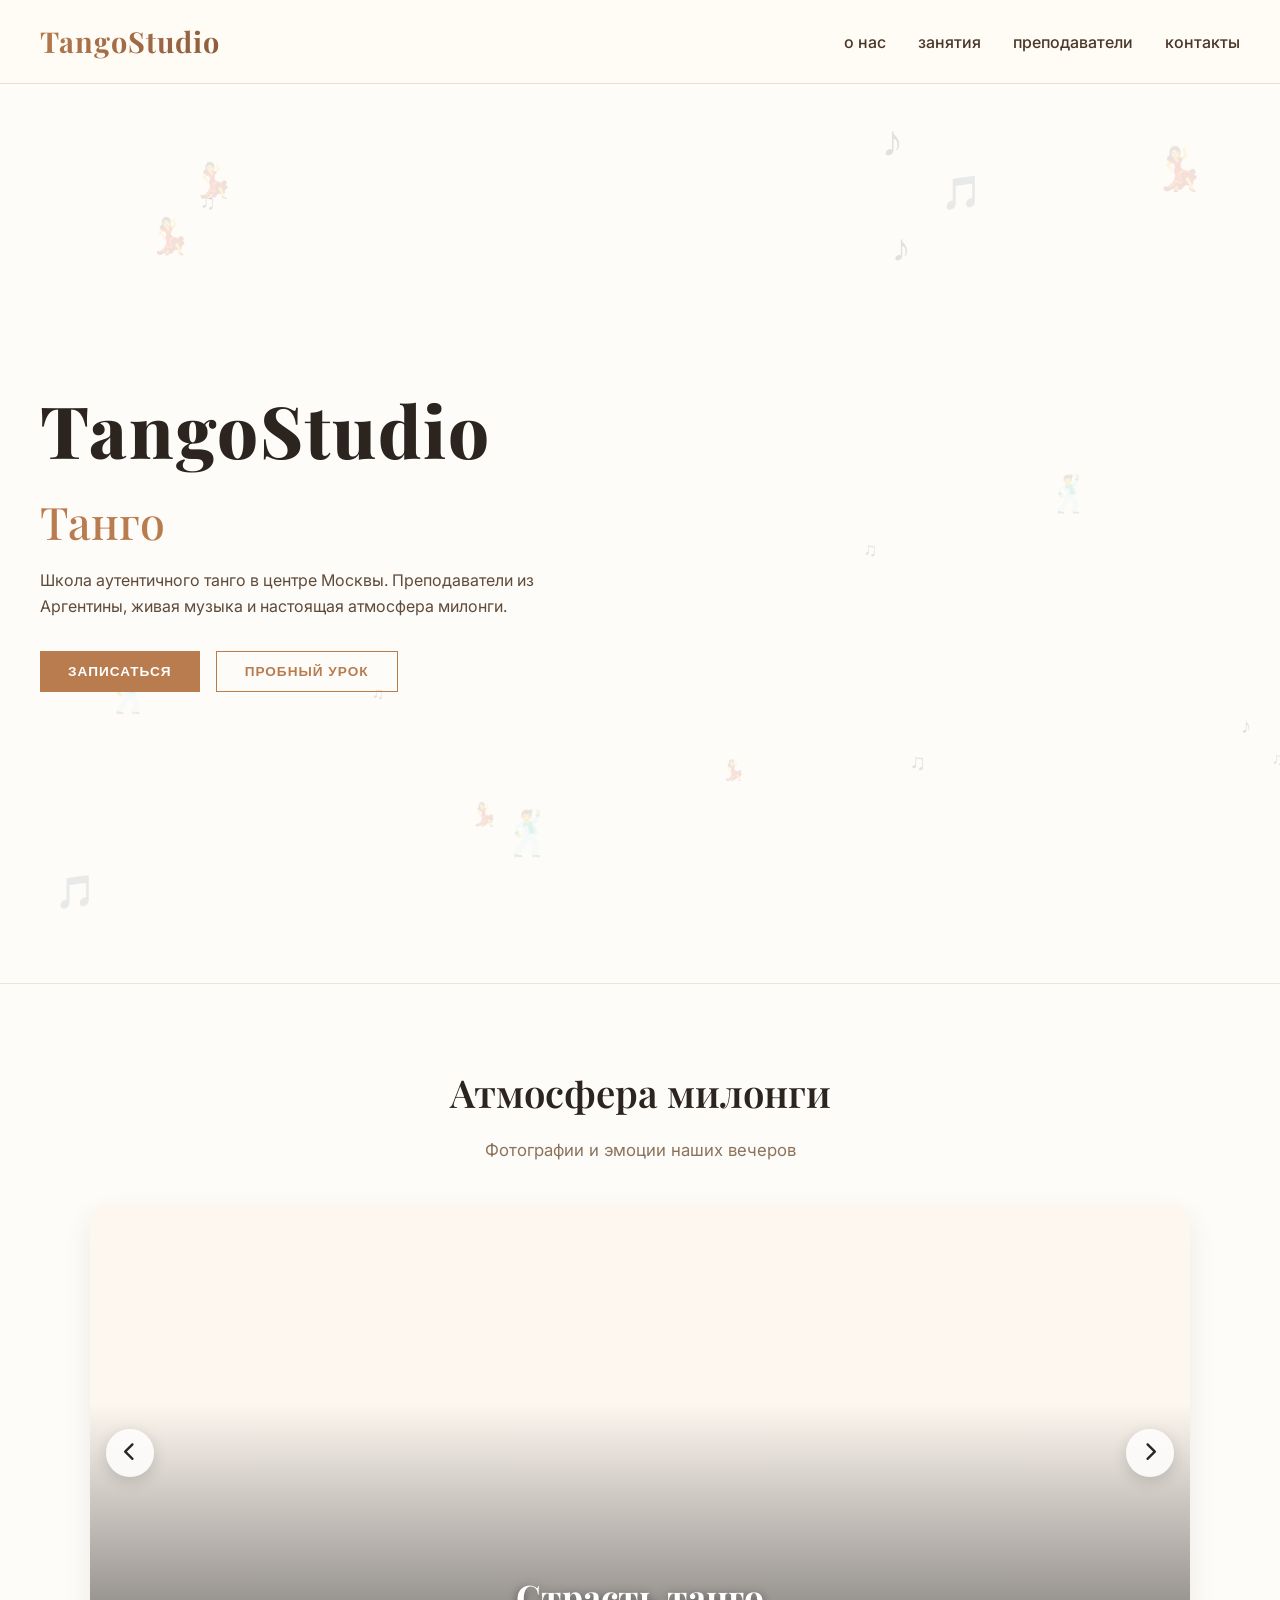
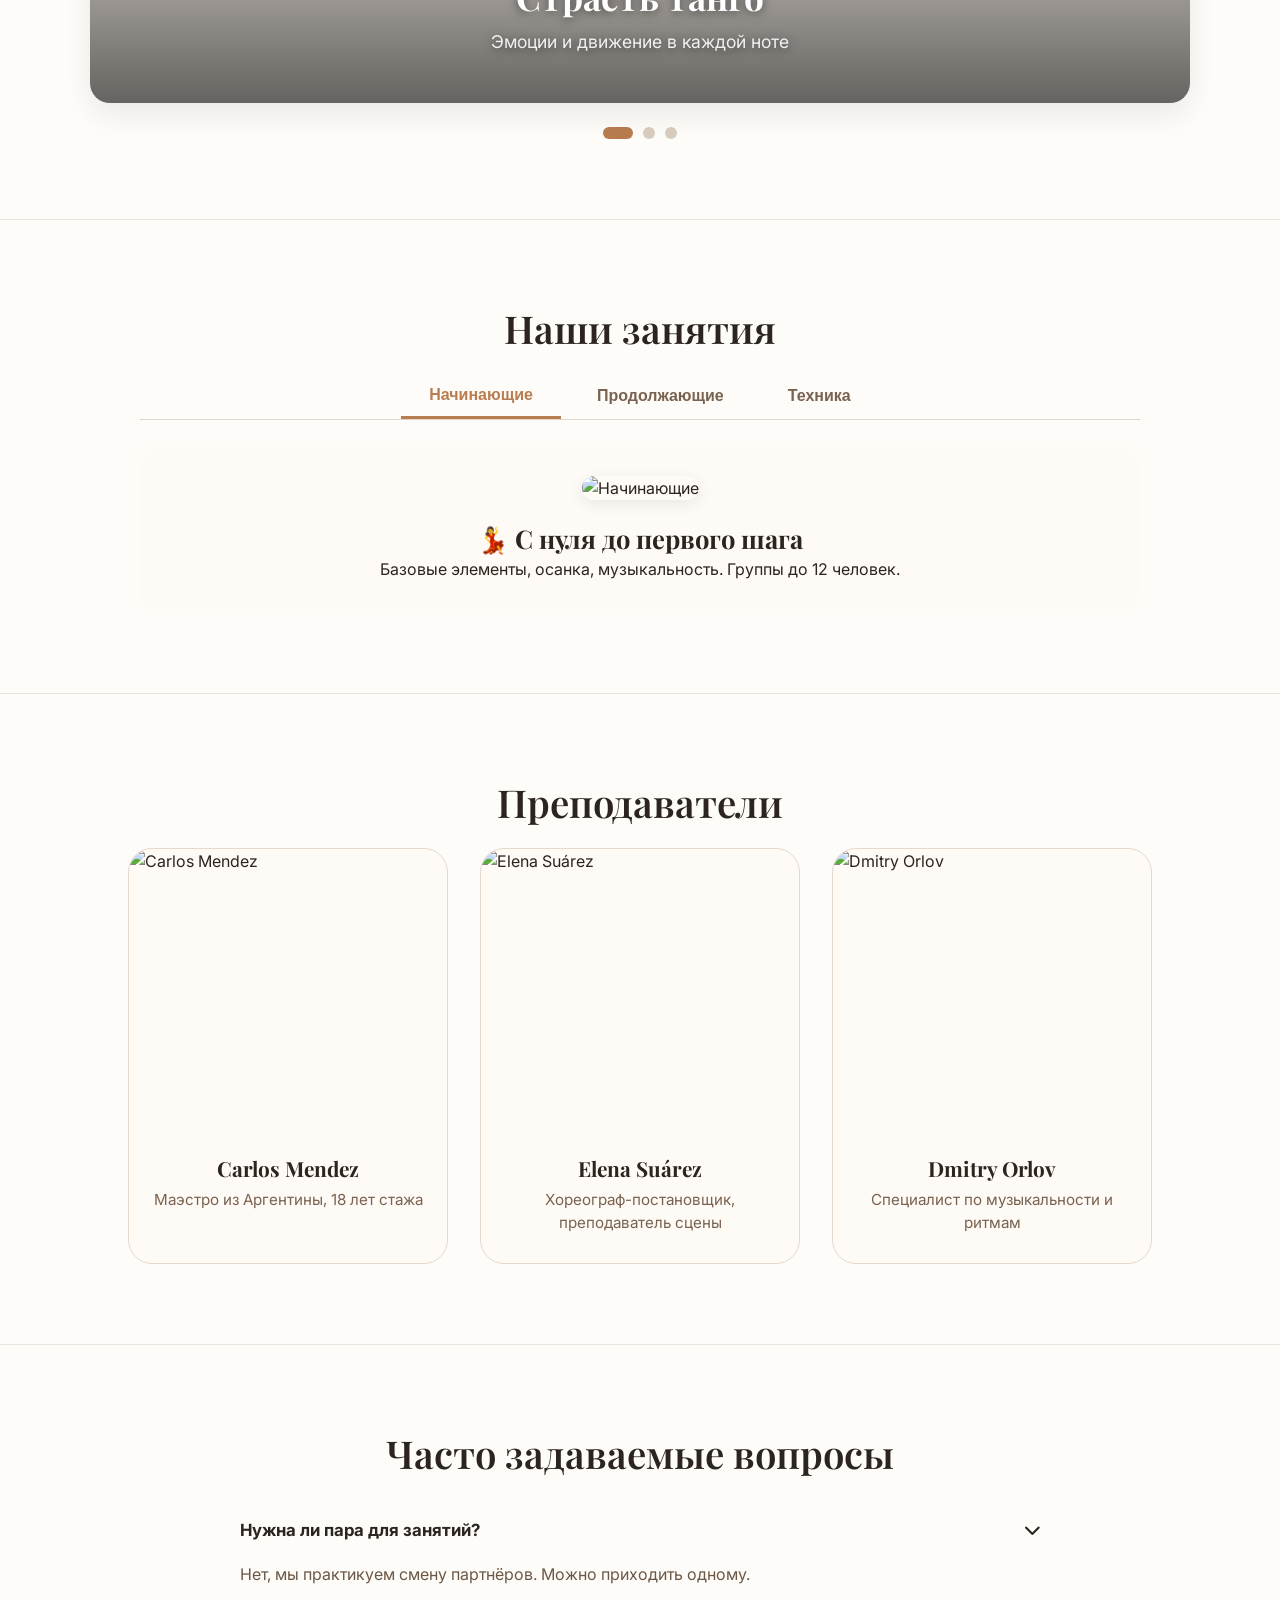
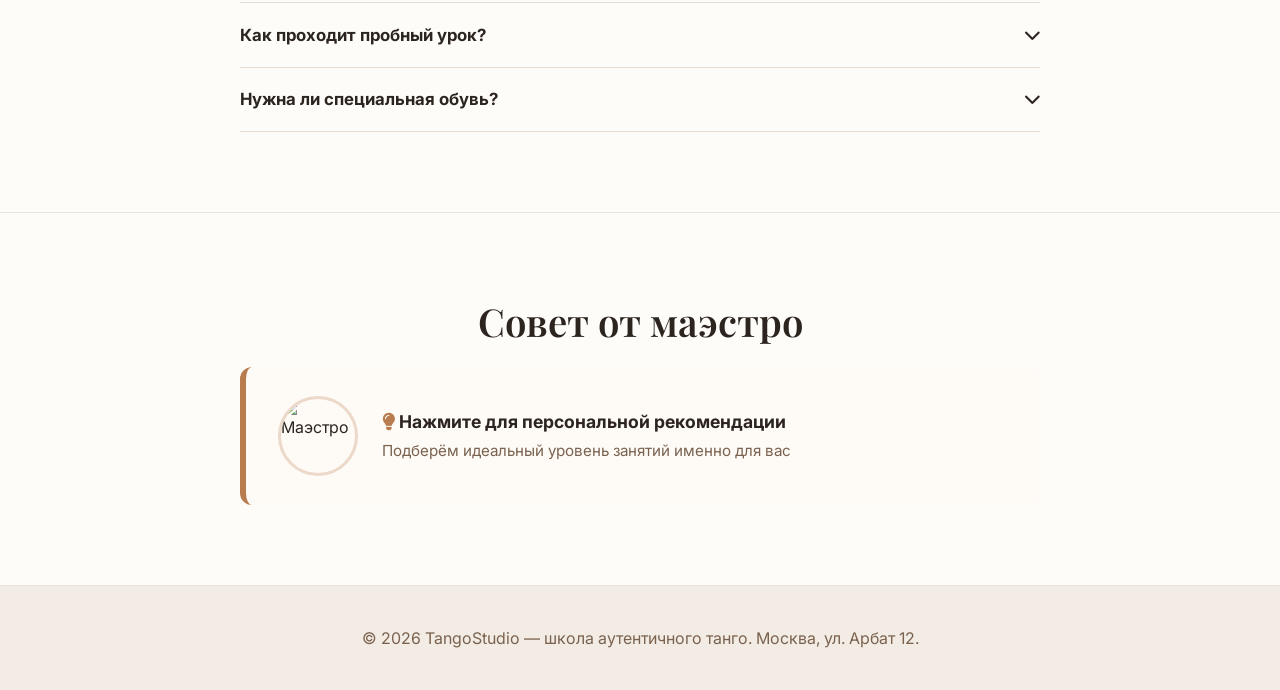
==== идз 2.html @ 9763e8c6 "Add files via upload" ====
<!DOCTYPE html>
<html lang="ru">
<head>
  <meta charset="UTF-8">
  <meta name="viewport" content="width=device-width, initial-scale=1.0, user-scalable=yes">
  <title>Практика 9 — TangoStudio | Адаптивная вёрстка на Flex</title>
  <link href="https://fonts.googleapis.com/css2?family=Inter:opsz,wght@14..32,300;14..32,400;14..32,500;14..32,600;14..32,700&family=Playfair+Display:wght@400;500;600;700&display=swap" rel="stylesheet">
  <link rel="stylesheet" href="https://cdnjs.cloudflare.com/ajax/libs/font-awesome/6.0.0-beta3/css/all.min.css">
  <style>
    * {
      margin: 0;
      padding: 0;
      box-sizing: border-box;
    }

    body {
      font-family: 'Inter', sans-serif;
      background-color: #fefcf9;
      color: #2c241e;
      line-height: 1.5;
    }

    .container {
      max-width: 1280px;
      margin: 0 auto;
      padding: 0 40px;
    }

    /* ШАПКА */
    .header {
      background: rgba(255, 252, 245, 0.96);
      backdrop-filter: blur(10px);
      position: sticky;
      top: 0;
      width: 100%;
      z-index: 100;
      border-bottom: 1px solid #e8e0d5;
    }
    .nav {
      display: flex;
      justify-content: space-between;
      align-items: center;
      padding: 20px 0;
      flex-wrap: wrap;
    }
    .logo {
      font-family: 'Playfair Display', serif;
      font-size: 1.8rem;
      font-weight: 700;
      background: linear-gradient(135deg, #b87c4f, #8b5a3c);
      -webkit-background-clip: text;
      background-clip: text;
      color: transparent;
      letter-spacing: 1px;
    }
    .nav-links {
      display: flex;
      gap: 2rem;
      list-style: none;
    }
    .nav-links a {
      text-decoration: none;
      font-weight: 500;
      color: #4a3729;
      transition: 0.2s;
    }
    .nav-links a:hover {
      color: #b87c4f;
    }
    .menu-icon {
      display: none;
      font-size: 1.6rem;
      cursor: pointer;
      color: #4a3729;
    }

    /* ГЛАВНЫЙ ЭКРАН — фоновая картинка */
    .hero {
      display: flex;
      align-items: center;
      min-height: 100vh;
      position: relative;
      overflow: hidden;
      background: #fefcf9;
    }
    .hero-bg {
      position: absolute;
      top: 0;
      right: 0;
      width: 55%;
      height: 100%;
      background: url('https://st.rolld.ru/i/thumbnails/argentinskoe-tango-kaliningrad-2023.jpeg') center/cover no-repeat;
      opacity: 0.2;
      pointer-events: none;
    }
    .hero-content {
      display: flex;
      flex-direction: column;
      align-items: flex-start;
      max-width: 600px;
      position: relative;
      z-index: 2;
      margin-left: 0;
    }
    .hero-title-main {
      font-family: 'Playfair Display', serif;
      font-size: 4.5rem;
      font-weight: 800;
      letter-spacing: 2px;
      color: #2c241e;
    }
    .hero-sub {
      font-family: 'Playfair Display', serif;
      font-size: 2.8rem;
      font-weight: 500;
      color: #b87c4f;
      margin: 0.3rem 0 0.8rem 0;
    }
    .hero-description {
      font-size: 1rem;
      color: #5e4b3a;
      margin-bottom: 2rem;
      line-height: 1.6;
    }
    .btn-group {
      display: flex;
      gap: 1rem;
      flex-wrap: wrap;
    }
    .btn-primary, .btn-outline {
      padding: 12px 28px;
      font-weight: 600;
      text-transform: uppercase;
      font-size: 0.85rem;
      letter-spacing: 1px;
      cursor: pointer;
      transition: 0.2s;
      border: none;
    }
    .btn-primary {
      background: #b87c4f;
      color: white;
    }
    .btn-primary:hover {
      background: #9a643e;
    }
    .btn-outline {
      background: transparent;
      border: 1.5px solid #b87c4f;
      color: #b87c4f;
    }
    .btn-outline:hover {
      background: rgba(184,124,79,0.08);
    }

    /* СЕКЦИИ */
    section {
      padding: 80px 0;
      border-bottom: 1px solid #ece3da;
    }
    h2 {
      font-family: 'Playfair Display', serif;
      font-size: 2.4rem;
      font-weight: 600;
      margin-bottom: 1rem;
      color: #2c241e;
      text-align: center;
    }
    .section-sub {
      color: #8b735b;
      margin-bottom: 2.5rem;
      text-align: center;
      font-size: 1.05rem;
    }

    /* СЛАЙДЕР */
    .slider-container {
      position: relative;
      max-width: 1100px;
      margin: 0 auto;
      overflow: hidden;
      border-radius: 20px;
      box-shadow: 0 12px 30px rgba(0,0,0,0.08);
      background: #fef7f0;
    }
    .slider-track {
      display: flex;
      transition: transform 0.5s ease;
    }
    .slide {
      flex: 0 0 100%;
      min-height: 500px;
      display: flex;
      flex-direction: column;
      align-items: center;
      justify-content: flex-end;
      padding: 2rem;
      position: relative;
      color: white;
      text-shadow: 0 2px 10px rgba(0,0,0,0.5);
    }
    .slide-bg {
      position: absolute;
      top: 0;
      left: 0;
      width: 100%;
      height: 100%;
      background-size: cover;
      background-position: center;
      z-index: 0;
    }
    .slide-bg::after {
      content: '';
      position: absolute;
      bottom: 0;
      left: 0;
      width: 100%;
      height: 60%;
      background: linear-gradient(to top, rgba(0,0,0,0.6), transparent);
    }
    .slide-content {
      position: relative;
      z-index: 1;
      text-align: center;
      max-width: 600px;
      padding-bottom: 1rem;
    }
    .slide-content h3 {
      font-family: 'Playfair Display', serif;
      font-size: 2.2rem;
      margin-bottom: 0.3rem;
      color: #fff;
    }
    .slide-content p {
      font-size: 1.1rem;
      color: rgba(255,255,255,0.9);
    }
    .slider-btn {
      position: absolute;
      top: 50%;
      transform: translateY(-50%);
      background: rgba(255,255,255,0.85);
      border: none;
      width: 48px;
      height: 48px;
      border-radius: 50%;
      cursor: pointer;
      box-shadow: 0 4px 15px rgba(0,0,0,0.15);
      font-size: 1.2rem;
      z-index: 5;
      transition: 0.2s;
      color: #2c241e;
    }
    .slider-btn:hover {
      background: #b87c4f;
      color: white;
    }
    .btn-prev { left: 16px; }
    .btn-next { right: 16px; }
    .dots {
      display: flex;
      justify-content: center;
      gap: 10px;
      margin-top: 24px;
    }
    .dot {
      width: 12px;
      height: 12px;
      background: #d9cdc0;
      border-radius: 12px;
      cursor: pointer;
      transition: 0.2s;
    }
    .dot.active {
      background: #b87c4f;
      width: 30px;
    }

    /* ВКЛАДКИ — С КАРТИНКАМИ */
    .tabs-wrapper {
      max-width: 1000px;
      margin: 0 auto;
    }
    .tabs-header {
      display: flex;
      gap: 0.5rem;
      border-bottom: 1px solid #e0d5ca;
      flex-wrap: wrap;
      justify-content: center;
    }
    .tab-btn {
      padding: 12px 28px;
      background: transparent;
      border: none;
      font-weight: 600;
      cursor: pointer;
      color: #7a6250;
      font-size: 1rem;
    }
    .tab-btn.active {
      color: #b87c4f;
      border-bottom: 3px solid #b87c4f;
    }
    .tab-content {
      display: none;
      padding: 2rem;
      background: #fefbf7;
      border-radius: 16px;
      margin-top: 1.5rem;
      text-align: center;
    }
    .tab-content.active-content {
      display: block;
    }
    .tab-image {
      width: 100%;
      max-height: 350px;
      object-fit: cover;
      border-radius: 16px;
      margin-bottom: 1.2rem;
      box-shadow: 0 4px 16px rgba(0,0,0,0.08);
    }
    .tab-content h3 {
      font-family: 'Playfair Display', serif;
      font-size: 1.6rem;
    }

    /* ПРЕПОДАВАТЕЛИ */
    .teachers-grid {
      display: flex;
      flex-wrap: wrap;
      gap: 2rem;
      justify-content: center;
    }
    .teacher-card {
      flex: 1 1 280px;
      max-width: 320px;
      background: #fefaf5;
      border: 1px solid #e6dacf;
      border-radius: 24px;
      overflow: hidden;
      transition: 0.3s;
    }
    .teacher-card:hover {
      transform: translateY(-6px);
      box-shadow: 0 12px 30px rgba(0,0,0,0.08);
    }
    .teacher-photo {
      width: 100%;
      height: 280px;
      object-fit: cover;
      display: block;
    }
    .teacher-info {
      padding: 1.5rem 1.5rem 1.8rem;
      text-align: center;
    }
    .teacher-info h3 {
      font-family: 'Playfair Display', serif;
      font-size: 1.3rem;
      margin-bottom: 0.3rem;
    }
    .teacher-info p {
      color: #7a6250;
      font-size: 0.95rem;
    }

    /* АККОРДЕОН */
    .accordion {
      max-width: 800px;
      margin: 0 auto;
    }
    .accordion-item {
      border-bottom: 1px solid #e6dbd0;
    }
    .accordion-header {
      display: flex;
      justify-content: space-between;
      align-items: center;
      padding: 1.2rem 0;
      font-weight: 700;
      cursor: pointer;
      font-size: 1.05rem;
    }
    .accordion-content {
      max-height: 0;
      overflow: hidden;
      transition: max-height 0.3s;
      color: #6b5746;
    }
    .accordion-item.active .accordion-content {
      max-height: 150px;
      padding-bottom: 1rem;
    }

    /* МОДАЛКА */
    .modal {
      position: fixed;
      top: 0; left: 0;
      width: 100%; height: 100%;
      background: rgba(0,0,0,0.5);
      display: flex;
      align-items: center;
      justify-content: center;
      visibility: hidden;
      opacity: 0;
      transition: 0.2s;
      z-index: 1000;
    }
    .modal.active {
      visibility: visible;
      opacity: 1;
    }
    .modal-content {
      background: white;
      max-width: 420px;
      width: 90%;
      padding: 2rem;
      border-radius: 28px;
      border-top: 4px solid #b87c4f;
    }
    .close-modal {
      float: right;
      font-size: 1.6rem;
      cursor: pointer;
    }
    .modal input, .modal textarea {
      width: 100%;
      margin: 10px 0;
      padding: 12px;
      border: 1px solid #ddd0c2;
      border-radius: 10px;
      font-size: 1rem;
    }
    .modal button {
      background: #b87c4f;
      color: white;
      border: none;
      padding: 12px;
      width: 100%;
      border-radius: 40px;
      font-weight: bold;
      font-size: 1rem;
    }

    /* ФАНТАЗИЙНАЯ АНИМАЦИЯ */
    .fantasy-area {
      position: absolute;
      top: 0;
      left: 0;
      width: 100%;
      height: 100%;
      pointer-events: none;
      overflow: hidden;
      z-index: 1;
    }
    .floating {
      position: absolute;
      font-size: 1.6rem;
      opacity: 0.12;
      animation: floatAnim 15s infinite alternate;
    }
    @keyframes floatAnim {
      0% { transform: translateY(0) rotate(0deg); }
      100% { transform: translateY(-40px) rotate(10deg); }
    }

    /* УМНЫЙ РАЗДЕЛ */
    .smart-tip {
      background: #fefaf5;
      padding: 1.8rem 2rem;
      border-left: 6px solid #b87c4f;
      cursor: pointer;
      transition: 0.3s;
      max-width: 800px;
      margin: 0 auto;
      border-radius: 12px;
      display: flex;
      align-items: center;
      gap: 1.5rem;
    }
    .smart-tip:hover {
      background: #f5ede5;
      transform: translateX(6px);
    }
    .smart-tip img {
      width: 80px;
      height: 80px;
      border-radius: 50%;
      object-fit: cover;
      border: 3px solid #b87c4f44;
    }
    .smart-tip strong {
      font-size: 1.1rem;
    }

    .footer {
      background: #f2ece5;
      text-align: center;
      padding: 40px 20px;
      color: #7a624e;
    }

    /* АДАПТИВ */
    @media (max-width: 1024px) {
      .hero-bg { width: 45%; }
      .slide { min-height: 400px; }
      .slide-content h3 { font-size: 1.8rem; }
      .tab-image { max-height: 280px; }
    }

    @media (max-width: 768px) {
      .container { padding: 0 24px; }
      .nav-links {
        display: none;
        flex-direction: column;
        width: 100%;
        gap: 1rem;
        padding-top: 1rem;
      }
      .nav-links.show { display: flex; }
      .menu-icon { display: block; }
      .hero-title-main { font-size: 3.2rem; }
      .hero-sub { font-size: 2.2rem; }
      .hero-description { font-size: 0.95rem; }
      .hero-bg { width: 40%; opacity: 0.15; }
      .slide { min-height: 320px; padding: 1.5rem; }
      .slide-content h3 { font-size: 1.5rem; }
      .teacher-photo { height: 220px; }
      .teacher-card { flex: 1 1 240px; }
      h2 { font-size: 1.9rem; }
      .smart-tip { flex-direction: column; text-align: center; }
      .slider-btn { width: 40px; height: 40px; font-size: 1rem; }
      .tab-image { max-height: 220px; }
    }

    @media (max-width: 380px) {
      .container { padding: 0 16px; }
      .logo { font-size: 1.4rem; }
      .hero-title-main { font-size: 2.2rem; }
      .hero-sub { font-size: 1.8rem; }
      .hero-description { font-size: 0.85rem; }
      .hero-bg { width: 30%; opacity: 0.1; }
      .btn-group { flex-direction: column; width: 100%; }
      .btn-primary, .btn-outline { width: 100%; text-align: center; padding: 12px; }
      .slide { min-height: 260px; padding: 1rem; }
      .slide-content h3 { font-size: 1.3rem; }
      .slide-content p { font-size: 0.9rem; }
      .teacher-photo { height: 180px; }
      .teachers-grid { flex-direction: column; align-items: center; }
      .teacher-card { flex: auto; max-width: 100%; width: 100%; }
      .tabs-header { flex-direction: column; border-bottom: none; gap: 0.3rem; align-items: stretch; }
      .tab-btn { text-align: center; background: #f7f1ea; border-radius: 40px; padding: 8px; }
      .tab-btn.active { border-bottom: none; background: #b87c4f33; }
      .accordion-header { font-size: 0.9rem; }
      h2 { font-size: 1.5rem; }
      .modal-content { padding: 1.2rem; }
      .smart-tip { font-size: 0.85rem; flex-direction: column; text-align: center; padding: 1.2rem; }
      .smart-tip img { width: 60px; height: 60px; }
      .slider-btn { width: 34px; height: 34px; font-size: 0.8rem; }
      .btn-prev { left: 8px; }
      .btn-next { right: 8px; }
      .tab-image { max-height: 160px; }
    }

    .hero { position: relative; }
    .relative { position: relative; }
    button { cursor: pointer; }
  </style>
</head>
<body>

<!-- АНИМАЦИЯ ЗАГРУЗКИ -->
<div id="loaderOverlay" style="position:fixed; top:0; left:0; width:100%; height:100%; background:#fefcf9; z-index:2000; display:flex; align-items:center; justify-content:center; flex-direction:column; transition:0.4s;">
  <div style="width:50px; height:50px; border:4px solid #e0cfc0; border-top:4px solid #b87c4f; border-radius:50%; animation: spinLoad 0.9s linear infinite;"></div>
  <p style="margin-top:12px; color:#b87c4f; font-family:'Inter',sans-serif;">загрузка танго...</p>
</div>
<style>
  @keyframes spinLoad {
    0% { transform: rotate(0deg); }
    100% { transform: rotate(360deg); }
  }
</style>

<!-- ШАПКА -->
<header class="header">
  <div class="container">
    <div class="nav">
      <div class="logo">TangoStudio</div>
      <div class="menu-icon" id="menuIcon"><i class="fas fa-bars"></i></div>
      <ul class="nav-links" id="navLinks">
        <li><a href="#about">о нас</a></li>
        <li><a href="#lessons">занятия</a></li>
        <li><a href="#teachers">преподаватели</a></li>
        <li><a href="#" id="contactNavBtn">контакты</a></li>
      </ul>
    </div>
  </div>
</header>

<main>
  <!-- ГЛАВНЫЙ ЭКРАН -->
  <section class="hero relative" id="hero">
    <div class="hero-bg"></div>
    <div class="fantasy-area" id="fantasyArea"></div>
    <div class="container hero-content">
      <div class="hero-title-main">TangoStudio</div>
      <div class="hero-sub">Танго</div>
      <div class="hero-description">
        Школа аутентичного танго в центре Москвы. Преподаватели из Аргентины, живая музыка и настоящая атмосфера милонги.
      </div>
      <div class="btn-group">
        <button class="btn-primary" id="openModalBtn">записаться</button>
        <button class="btn-outline" id="trialBtn">пробный урок</button>
      </div>
    </div>
  </section>

  <!-- СЛАЙДЕР -->
  <section id="about">
    <div class="container">
      <h2>Атмосфера милонги</h2>
      <div class="section-sub">Фотографии и эмоции наших вечеров</div>
      <div class="slider-container">
        <div class="slider-track" id="sliderTrack">
          <div class="slide">
            <div class="slide-bg" style="background-image: url('https://kluch.media/upload/iblock/99c/tango-1200.jpg');"></div>
            <div class="slide-content">
              <h3>Страсть танго</h3>
              <p>Эмоции и движение в каждой ноте</p>
            </div>
          </div>
          <div class="slide">
            <div class="slide-bg" style="background-image: url('https://elcentro.ru/upload/media/content/1_glavnaya.jpg'); background-position: center top;"></div>
            <div class="slide-content">
              <h3>Сообщество</h3>
              <p>Уютная студия, друзья и танго-вечеринки</p>
            </div>
          </div>
          <div class="slide">
            <div class="slide-bg" style="background-image: url('https://images.unsplash.com/photo-1508700115892-45ecd05ae2ad?w=1200&h=800&fit=crop&crop=center');"></div>
            <div class="slide-content">
              <h3>Живая музыка</h3>
              <p>Бандонеон и оркестр создают магию</p>
            </div>
          </div>
        </div>
        <button class="slider-btn btn-prev" id="prevSlide"><i class="fas fa-chevron-left"></i></button>
        <button class="slider-btn btn-next" id="nextSlide"><i class="fas fa-chevron-right"></i></button>
      </div>
      <div class="dots" id="dotsContainer"></div>
    </div>
  </section>

  <!-- ЗАНЯТИЯ (ВКЛАДКИ) С КАРТИНКАМИ -->
  <section id="lessons">
    <div class="container">
      <h2>Наши занятия</h2>
      <div class="tabs-wrapper">
        <div class="tabs-header">
          <button class="tab-btn active" data-tab="tab1">Начинающие</button>
          <button class="tab-btn" data-tab="tab2">Продолжающие</button>
          <button class="tab-btn" data-tab="tab3">Техника</button>
        </div>
        
        <div id="tab1" class="tab-content active-content">
          <img class="tab-image" src="https://vmrucdn.servicecdn.ru/2025.12/original/69399d0e82682c5967c379f9.jpg" alt="Начинающие" style="object-position: center 30%;">
          <h3>💃 С нуля до первого шага</h3>
          <p>Базовые элементы, осанка, музыкальность. Группы до 12 человек.</p>
        </div>
        
        <div id="tab2" class="tab-content">
          <img class="tab-image" src="https://i.imgur.com/yKScRbN.jpeg" alt="Продолжающие" style="object-position: center 15%;">
          <h3>🕺 Салон и импровизация</h3>
          <p>Изучение сакад, барридас, работа в парах. Сложные последовательности и стилизация.</p>
        </div>
        
        <div id="tab3" class="tab-content">
          <img class="tab-image" src="https://i.imgur.com/FVpYMQ8.jpeg" alt="Техника" style="object-position: center 15%;">
          <h3>🎵 Музыкальность</h3>
          <p>Чувство оркестра, паузы, интерпретация. Подготовка к танго-марафонам.</p>
        </div>
      </div>
    </div>
  </section>

  <!-- ПРЕПОДАВАТЕЛИ -->
  <section id="teachers">
    <div class="container">
      <h2>Преподаватели</h2>
      <div class="teachers-grid">
        <div class="teacher-card">
          <img class="teacher-photo" src="https://images.unsplash.com/photo-1507003211169-0a1dd7228f2d?w=600&h=600&fit=crop&crop=center" alt="Carlos Mendez">
          <div class="teacher-info">
            <h3>Carlos Mendez</h3>
            <p>Маэстро из Аргентины, 18 лет стажа</p>
          </div>
        </div>
        <div class="teacher-card">
          <img class="teacher-photo" src="https://images.unsplash.com/photo-1489424731084-a5d8b219a5bb?w=600&h=600&fit=crop&crop=center" alt="Elena Suárez">
          <div class="teacher-info">
            <h3>Elena Suárez</h3>
            <p>Хореограф-постановщик, преподаватель сцены</p>
          </div>
        </div>
        <div class="teacher-card">
          <img class="teacher-photo" src="https://images.unsplash.com/photo-1506794778202-cad84cf45f1d?w=600&h=600&fit=crop&crop=center" alt="Dmitry Orlov">
          <div class="teacher-info">
            <h3>Dmitry Orlov</h3>
            <p>Специалист по музыкальности и ритмам</p>
          </div>
        </div>
      </div>
    </div>
  </section>

  <!-- АККОРДЕОН FAQ -->
  <section id="faq">
    <div class="container">
      <h2>Часто задаваемые вопросы</h2>
      <div class="accordion" id="accordion">
        <div class="accordion-item"><div class="accordion-header">Нужна ли пара для занятий? <i class="fas fa-chevron-down"></i></div><div class="accordion-content">Нет, мы практикуем смену партнёров. Можно приходить одному.</div></div>
        <div class="accordion-item"><div class="accordion-header">Как проходит пробный урок? <i class="fas fa-chevron-down"></i></div><div class="accordion-content">Пробное занятие — 600₽, вы знакомитесь с базой и атмосферой.</div></div>
        <div class="accordion-item"><div class="accordion-header">Нужна ли специальная обувь? <i class="fas fa-chevron-down"></i></div><div class="accordion-content">Подойдут удобные туфли на небольшом каблуке, есть прокат.</div></div>
      </div>
    </div>
  </section>

  <!-- УМНЫЙ РАЗДЕЛ -->
  <section>
    <div class="container">
      <h2>Совет от маэстро</h2>
      <div class="smart-tip" id="smartAdvice">
        <img src="https://images.unsplash.com/photo-1506744038136-46273834b3fb?w=400&h=400&fit=crop&crop=center" alt="Маэстро">
        <div>
          <strong><i class="fas fa-lightbulb" style="color:#b87c4f;"></i> Нажмите для персональной рекомендации</strong>
          <p style="margin-top:4px; font-size:0.95rem; color:#7a6250;">Подберём идеальный уровень занятий именно для вас</p>
        </div>
      </div>
    </div>
  </section>
</main>

<footer class="footer">
  <div class="container">
    <p>© 2026 TangoStudio — школа аутентичного танго. Москва, ул. Арбат 12.</p>
  </div>
</footer>

<!-- МОДАЛКА -->
<div id="contactModal" class="modal">
  <div class="modal-content">
    <span class="close-modal">&times;</span>
    <h3>Запись на урок</h3>
    <form id="modalForm">
      <input type="text" placeholder="Ваше имя" required>
      <input type="tel" placeholder="Телефон" required>
      <textarea rows="2" placeholder="Сообщение"></textarea>
      <button type="submit">Отправить</button>
    </form>
  </div>
</div>

<script>
  window.addEventListener('load', () => {
    const loader = document.getElementById('loaderOverlay');
    setTimeout(() => {
      loader.style.opacity = '0';
      setTimeout(() => loader.remove(), 400);
    }, 1000);
  });

  // Фантазийные элементы
  const fantasy = document.getElementById('fantasyArea');
  if(fantasy) {
    const arr = ['♪','♫','💃','🕺','🎵'];
    for(let i=0;i<18;i++) {
      let el = document.createElement('div');
      el.classList.add('floating');
      el.textContent = arr[Math.floor(Math.random()*arr.length)];
      el.style.left = Math.random()*100+'%';
      el.style.top = Math.random()*100+'%';
      el.style.fontSize = (Math.random()*28+16)+'px';
      el.style.animationDuration = (12+Math.random()*12)+'s';
      fantasy.appendChild(el);
    }
  }

  // Слайдер
  const track = document.getElementById('sliderTrack');
  const slides = document.querySelectorAll('.slide');
  const prev = document.getElementById('prevSlide');
  const next = document.getElementById('nextSlide');
  let current = 0;
  const total = slides.length;
  const dotsDiv = document.getElementById('dotsContainer');
  function updateSlider() {
    track.style.transform = `translateX(-${current*100}%)`;
    document.querySelectorAll('.dot').forEach((d,i)=> d.classList.toggle('active', i===current));
  }
  function createDots() {
    dotsDiv.innerHTML = '';
    for(let i=0;i<total;i++) {
      let dot = document.createElement('span');
      dot.classList.add('dot');
      if(i===current) dot.classList.add('active');
      dot.addEventListener('click',()=>{ current=i; updateSlider(); });
      dotsDiv.appendChild(dot);
    }
  }
  prev?.addEventListener('click',()=>{ current = (current-1+total)%total; updateSlider(); });
  next?.addEventListener('click',()=>{ current = (current+1)%total; updateSlider(); });
  createDots();

  // Табы
  const tabs = document.querySelectorAll('.tab-btn');
  const contents = document.querySelectorAll('.tab-content');
  tabs.forEach(btn=>{
    btn.addEventListener('click',()=>{
      const id = btn.getAttribute('data-tab');
      contents.forEach(c=>c.classList.remove('active-content'));
      tabs.forEach(b=>b.classList.remove('active'));
      document.getElementById(id).classList.add('active-content');
      btn.classList.add('active');
    });
  });

  // Аккордеон
  const accItems = document.querySelectorAll('.accordion-item');
  accItems.forEach(item=>{
    const header = item.querySelector('.accordion-header');
    header.addEventListener('click',()=>{
      item.classList.toggle('active');
    });
  });
  if(accItems[0]) accItems[0].classList.add('active');

  // Модалка
  const modal = document.getElementById('contactModal');
  const openBtns = [document.getElementById('openModalBtn'), document.getElementById('trialBtn'), document.getElementById('contactNavBtn')];
  const closeModal = document.querySelector('.close-modal');
  function openModal() { modal.classList.add('active'); }
  function closeModalFunc() { modal.classList.remove('active'); }
  openBtns.forEach(btn=> btn?.addEventListener('click', (e)=>{ e.preventDefault(); openModal(); }));
  closeModal?.addEventListener('click', closeModalFunc);
  modal?.addEventListener('click', (e)=> { if(e.target===modal) closeModalFunc(); });
  const formModal = document.getElementById('modalForm');
  formModal?.addEventListener('submit', (e)=>{ e.preventDefault(); alert('Спасибо, скоро свяжемся!'); closeModalFunc(); formModal.reset(); });

  // Умный совет
  const smart = document.getElementById('smartAdvice');
  smart?.addEventListener('click',()=> alert('💡 Совет: начните с пробного урока по четвергам. Ждём вас!'));

  // Бургер-меню
  const menuIcon = document.getElementById('menuIcon');
  const navList = document.getElementById('navLinks');
  menuIcon?.addEventListener('click',()=> navList.classList.toggle('show'));
  document.querySelectorAll('.nav-links a').forEach(link=>{
    link.addEventListener('click',(e)=>{
      const href = link.getAttribute('href');
      if(href && href.startsWith('#')){
        e.preventDefault();
        const id = href.slice(1);
        const el = document.getElementById(id);
        if(el) el.scrollIntoView({ behavior: 'smooth' });
        navList.classList.remove('show');
      }
    });
  });
</script>
</body>
</html>
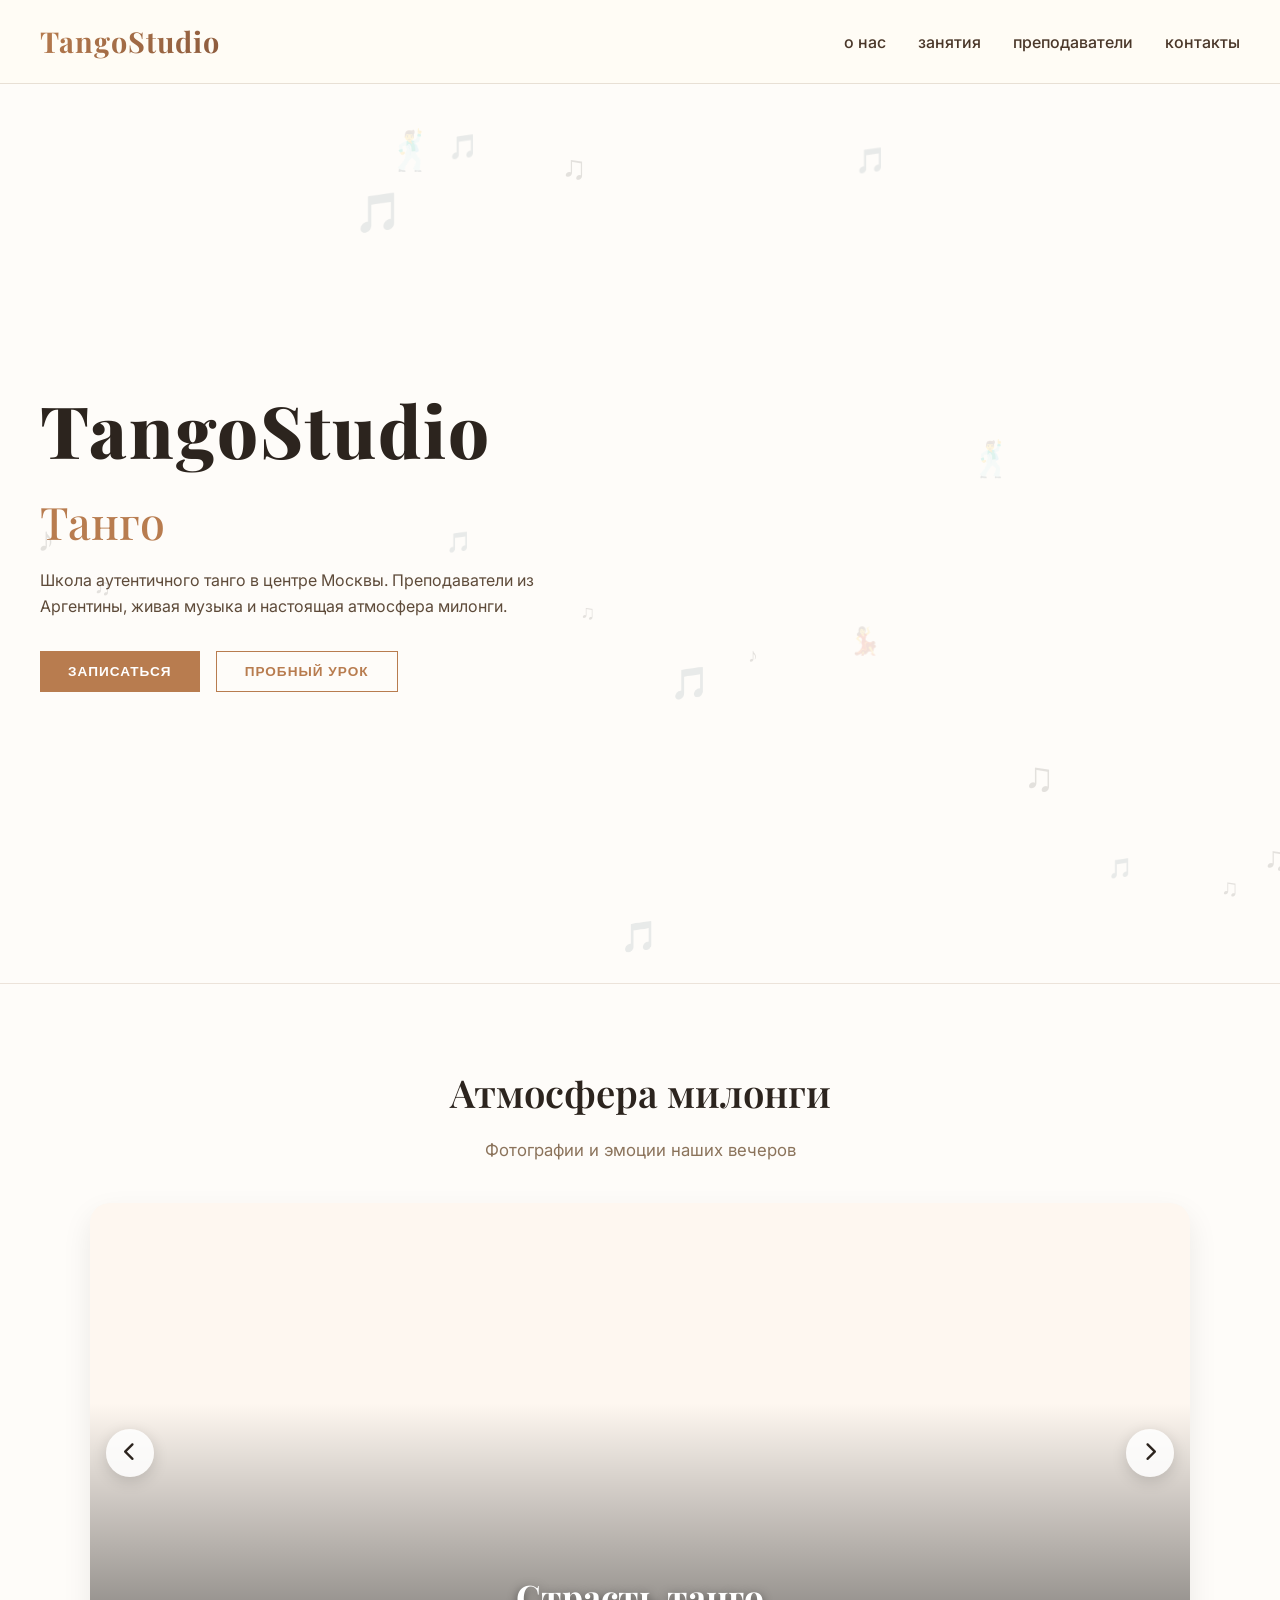
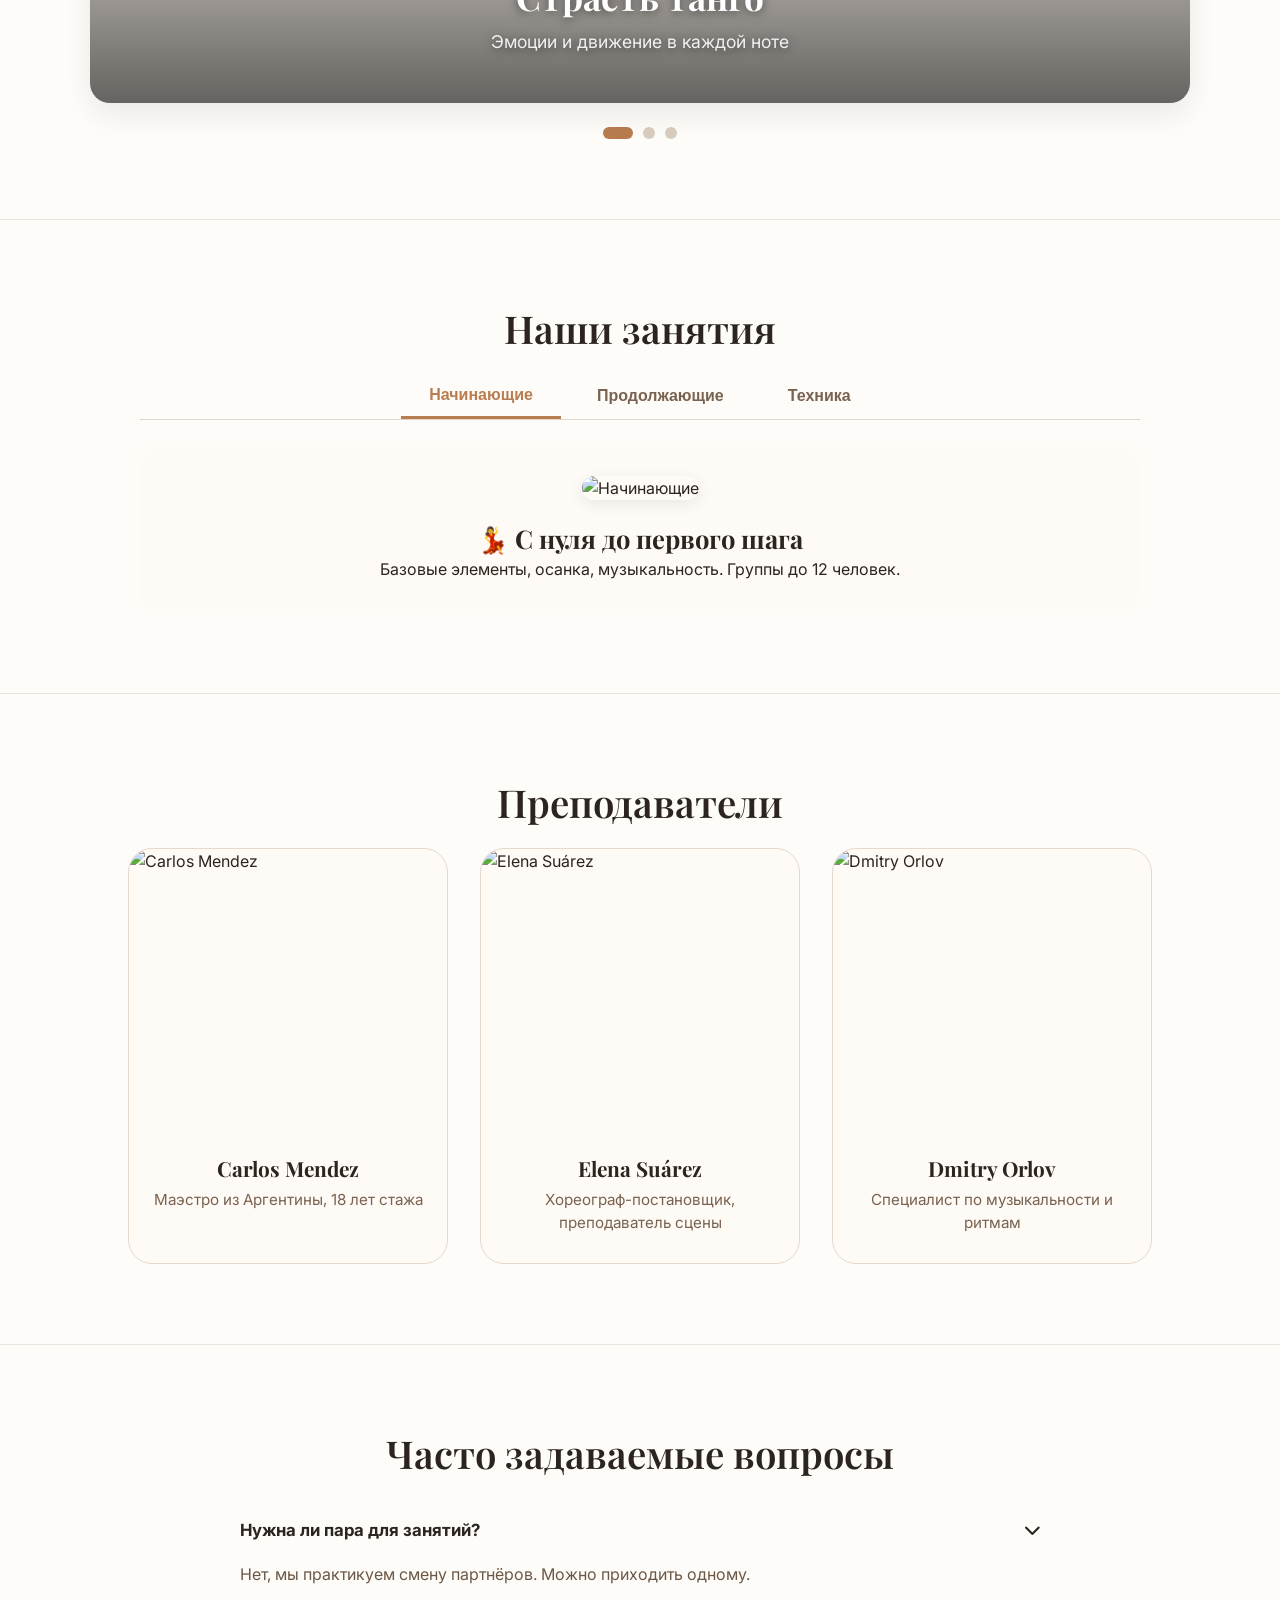
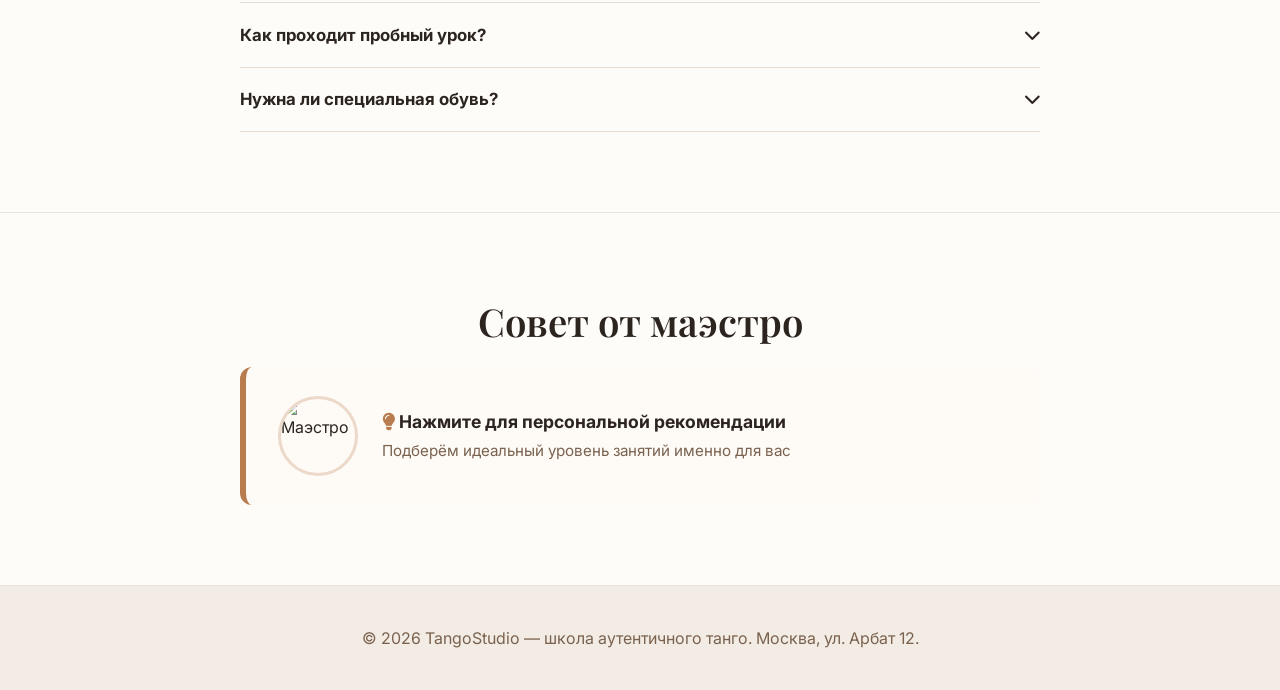
==== commit e94981e8: "Add files via upload" ====
--- a/идз 2.html
+++ b/идз 2.html
@@ -4,45 +4,55 @@
   <meta charset="UTF-8">
   <meta name="viewport" content="width=device-width, initial-scale=1.0, user-scalable=yes">
   <title>Практика 9 — TangoStudio | Адаптивная вёрстка на Flex</title>
+  <!-- Подключаем шрифты Google Fonts: Playfair Display для заголовков, Inter для текста -->
   <link href="https://fonts.googleapis.com/css2?family=Inter:opsz,wght@14..32,300;14..32,400;14..32,500;14..32,600;14..32,700&family=Playfair+Display:wght@400;500;600;700&display=swap" rel="stylesheet">
+  <!-- Подключаем библиотеку иконок Font Awesome -->
   <link rel="stylesheet" href="https://cdnjs.cloudflare.com/ajax/libs/font-awesome/6.0.0-beta3/css/all.min.css">
   <style>
+    /*  СБРОС СТАНДАРТНЫХ СТИЛЕЙ  */
+    /* Убираем отступы у всех элементов, включаем альтернативную модель бокса */
     * {
       margin: 0;
       padding: 0;
       box-sizing: border-box;
     }
 
+    /*  ГЛОБАЛЬНЫЕ СТИЛИ  */
     body {
-      font-family: 'Inter', sans-serif;
-      background-color: #fefcf9;
-      color: #2c241e;
-      line-height: 1.5;
-    }
-
+      font-family: 'Inter', sans-serif; /* Основной шрифт */
+      background-color: #fefcf9; /* Тёплый белый фон */
+      color: #2c241e; /* Тёмный цвет текста */
+      line-height: 1.5; /* Межстрочный интервал для читаемости */
+    }
+
+    /*  КОНТЕЙНЕР  */
+    /* Ограничивает ширину контента и центрирует по горизонтали */
     .container {
       max-width: 1280px;
       margin: 0 auto;
       padding: 0 40px;
     }
 
-    /* ШАПКА */
+    /*  ШАПКА  */
+    /* Фиксированная шапка с эффектом стекла (glassmorphism) */
     .header {
-      background: rgba(255, 252, 245, 0.96);
-      backdrop-filter: blur(10px);
-      position: sticky;
+      background: rgba(255, 252, 245, 0.96); /* Почти белый с прозрачностью */
+      backdrop-filter: blur(10px); /* Размытие фона за шапкой */
+      position: sticky; /* Прилипает к верху при скролле */
       top: 0;
       width: 100%;
-      z-index: 100;
-      border-bottom: 1px solid #e8e0d5;
-    }
+      z-index: 100; /* Поверх всех элементов */
+      border-bottom: 1px solid #e8e0d5; /* Светлая разделительная линия */
+    }
+    /* Навигация: логотип и меню в одну строку */
     .nav {
       display: flex;
-      justify-content: space-between;
+      justify-content: space-between; /* Логотип слева, меню справа */
       align-items: center;
       padding: 20px 0;
-      flex-wrap: wrap;
-    }
+      flex-wrap: wrap; /* При сужении экрана элементы переносятся */
+    }
+    /* Логотип — градиентный текст, элегантный серифный шрифт */
     .logo {
       font-family: 'Playfair Display', serif;
       font-size: 1.8rem;
@@ -53,20 +63,23 @@
       color: transparent;
       letter-spacing: 1px;
     }
+    /* Меню навигации — горизонтальный список */
     .nav-links {
       display: flex;
       gap: 2rem;
       list-style: none;
     }
+    /* Стили ссылок в меню */
     .nav-links a {
       text-decoration: none;
       font-weight: 500;
       color: #4a3729;
-      transition: 0.2s;
+      transition: 0.2s; /* Плавное изменение цвета при наведении */
     }
     .nav-links a:hover {
-      color: #b87c4f;
-    }
+      color: #b87c4f; /* Акцентный цвет при наведении */
+    }
+    /* Бургер-меню (скрыто на десктопе) */
     .menu-icon {
       display: none;
       font-size: 1.6rem;
@@ -74,15 +87,17 @@
       color: #4a3729;
     }
 
-    /* ГЛАВНЫЙ ЭКРАН — фоновая картинка */
+    /*  ГЛАВНЫЙ ЭКРАН  */
+    /* Блок на всю высоту экрана с фоновой картинкой */
     .hero {
       display: flex;
-      align-items: center;
+      align-items: center; /* Вертикальное центрирование контента */
       min-height: 100vh;
-      position: relative;
-      overflow: hidden;
+      position: relative; /* Для позиционирования фоновой картинки */
+      overflow: hidden; /* Скрываем выходящие за пределы элементы */
       background: #fefcf9;
     }
+    /* Фоновая картинка — полупрозрачная, справа */
     .hero-bg {
       position: absolute;
       top: 0;
@@ -90,18 +105,20 @@
       width: 55%;
       height: 100%;
       background: url('https://st.rolld.ru/i/thumbnails/argentinskoe-tango-kaliningrad-2023.jpeg') center/cover no-repeat;
-      opacity: 0.2;
-      pointer-events: none;
-    }
+      opacity: 0.2; /* Прозрачность, чтобы не перекрывать текст */
+      pointer-events: none; /* Чтобы картинка не мешала кликам */
+    }
+    /* Контент главного экрана — слева */
     .hero-content {
       display: flex;
       flex-direction: column;
-      align-items: flex-start;
+      align-items: flex-start; /* Выравнивание по левому краю */
       max-width: 600px;
       position: relative;
-      z-index: 2;
+      z-index: 2; /* Поверх фоновой картинки */
       margin-left: 0;
     }
+    /* Крупный заголовок TangoStudio */
     .hero-title-main {
       font-family: 'Playfair Display', serif;
       font-size: 4.5rem;
@@ -109,6 +126,7 @@
       letter-spacing: 2px;
       color: #2c241e;
     }
+    /* Подзаголовок "Танго" акцентным цветом */
     .hero-sub {
       font-family: 'Playfair Display', serif;
       font-size: 2.8rem;
@@ -116,17 +134,20 @@
       color: #b87c4f;
       margin: 0.3rem 0 0.8rem 0;
     }
+    /* Описание школы */
     .hero-description {
       font-size: 1rem;
       color: #5e4b3a;
       margin-bottom: 2rem;
       line-height: 1.6;
     }
+    /* Группа кнопок в ряд */
     .btn-group {
       display: flex;
       gap: 1rem;
       flex-wrap: wrap;
     }
+    /* Общие стили для обеих кнопок */
     .btn-primary, .btn-outline {
       padding: 12px 28px;
       font-weight: 600;
@@ -137,27 +158,31 @@
       transition: 0.2s;
       border: none;
     }
+    /* Основная кнопка — залитая цветом */
     .btn-primary {
       background: #b87c4f;
       color: white;
     }
     .btn-primary:hover {
-      background: #9a643e;
-    }
+      background: #9a643e; /* Затемнение при наведении */
+    }
+    /* Кнопка с обводкой — прозрачная */
     .btn-outline {
       background: transparent;
       border: 1.5px solid #b87c4f;
       color: #b87c4f;
     }
     .btn-outline:hover {
-      background: rgba(184,124,79,0.08);
-    }
-
-    /* СЕКЦИИ */
+      background: rgba(184,124,79,0.08); /* Лёгкая заливка при наведении */
+    }
+
+    /*  ВСЕ СЕКЦИИ */
+    /* Отступы сверху/снизу и разделительная линия */
     section {
       padding: 80px 0;
       border-bottom: 1px solid #ece3da;
     }
+    /* Заголовки секций — центрированы, серифный шрифт */
     h2 {
       font-family: 'Playfair Display', serif;
       font-size: 2.4rem;
@@ -166,6 +191,7 @@
       color: #2c241e;
       text-align: center;
     }
+    /* Подзаголовки секций */
     .section-sub {
       color: #8b735b;
       margin-bottom: 2.5rem;
@@ -173,22 +199,24 @@
       font-size: 1.05rem;
     }
 
-    /* СЛАЙДЕР */
+    /* ===== СЛАЙДЕР ===== */
     .slider-container {
       position: relative;
       max-width: 1100px;
       margin: 0 auto;
-      overflow: hidden;
+      overflow: hidden; /* Скрываем слайды за пределами контейнера */
       border-radius: 20px;
       box-shadow: 0 12px 30px rgba(0,0,0,0.08);
       background: #fef7f0;
     }
+    /* Дорожка слайдера — горизонтальный flex-контейнер */
     .slider-track {
       display: flex;
-      transition: transform 0.5s ease;
-    }
+      transition: transform 0.5s ease; /* Плавное переключение */
+    }
+    /* Каждый слайд — на всю ширину контейнера */
     .slide {
-      flex: 0 0 100%;
+      flex: 0 0 100%; /* Занимает 100% ширины */
       min-height: 500px;
       display: flex;
       flex-direction: column;
@@ -199,6 +227,7 @@
       color: white;
       text-shadow: 0 2px 10px rgba(0,0,0,0.5);
     }
+    /* Фоновое изображение слайда */
     .slide-bg {
       position: absolute;
       top: 0;
@@ -209,6 +238,7 @@
       background-position: center;
       z-index: 0;
     }
+    /* Градиент затемнения снизу для читаемости текста */
     .slide-bg::after {
       content: '';
       position: absolute;
@@ -218,6 +248,7 @@
       height: 60%;
       background: linear-gradient(to top, rgba(0,0,0,0.6), transparent);
     }
+    /* Контент слайда — поверх фона */
     .slide-content {
       position: relative;
       z-index: 1;
@@ -235,6 +266,7 @@
       font-size: 1.1rem;
       color: rgba(255,255,255,0.9);
     }
+    /* Кнопки слайдера (влево/вправо) */
     .slider-btn {
       position: absolute;
       top: 50%;
@@ -257,6 +289,7 @@
     }
     .btn-prev { left: 16px; }
     .btn-next { right: 16px; }
+    /* Точки навигации под слайдером */
     .dots {
       display: flex;
       justify-content: center;
@@ -273,14 +306,15 @@
     }
     .dot.active {
       background: #b87c4f;
-      width: 30px;
-    }
-
-    /* ВКЛАДКИ — С КАРТИНКАМИ */
+      width: 30px; /* Активная точка длиннее */
+    }
+
+    /*  ВКЛАДКИ  */
     .tabs-wrapper {
       max-width: 1000px;
       margin: 0 auto;
     }
+    /* Заголовки вкладок в ряд */
     .tabs-header {
       display: flex;
       gap: 0.5rem;
@@ -299,8 +333,9 @@
     }
     .tab-btn.active {
       color: #b87c4f;
-      border-bottom: 3px solid #b87c4f;
-    }
+      border-bottom: 3px solid #b87c4f; /* Подчёркивание активной вкладки */
+    }
+    /* Контент вкладки — скрыт по умолчанию */
     .tab-content {
       display: none;
       padding: 2rem;
@@ -310,8 +345,9 @@
       text-align: center;
     }
     .tab-content.active-content {
-      display: block;
-    }
+      display: block; /* Показываем активную вкладку */
+    }
+    /* Изображение в вкладке */
     .tab-image {
       width: 100%;
       max-height: 350px;
@@ -325,7 +361,8 @@
       font-size: 1.6rem;
     }
 
-    /* ПРЕПОДАВАТЕЛИ */
+    /*  ПРЕПОДАВАТЕЛИ  */
+    /* Сетка карточек — flex с переносом */
     .teachers-grid {
       display: flex;
       flex-wrap: wrap;
@@ -333,7 +370,7 @@
       justify-content: center;
     }
     .teacher-card {
-      flex: 1 1 280px;
+      flex: 1 1 280px; /* Базовый размер, возможность расти и сжиматься */
       max-width: 320px;
       background: #fefaf5;
       border: 1px solid #e6dacf;
@@ -342,15 +379,17 @@
       transition: 0.3s;
     }
     .teacher-card:hover {
-      transform: translateY(-6px);
+      transform: translateY(-6px); /* Лёгкий подъём при наведении */
       box-shadow: 0 12px 30px rgba(0,0,0,0.08);
     }
+    /* Фото преподавателя — на всю ширину карточки */
     .teacher-photo {
       width: 100%;
       height: 280px;
       object-fit: cover;
       display: block;
     }
+    /* Информация о преподавателе */
     .teacher-info {
       padding: 1.5rem 1.5rem 1.8rem;
       text-align: center;
@@ -365,7 +404,7 @@
       font-size: 0.95rem;
     }
 
-    /* АККОРДЕОН */
+    /*  АККОРДЕОН  */
     .accordion {
       max-width: 800px;
       margin: 0 auto;
@@ -373,6 +412,7 @@
     .accordion-item {
       border-bottom: 1px solid #e6dbd0;
     }
+    /* Заголовок вопроса — кликабельный */
     .accordion-header {
       display: flex;
       justify-content: space-between;
@@ -382,10 +422,11 @@
       cursor: pointer;
       font-size: 1.05rem;
     }
+    /* Ответ — скрыт, раскрывается плавно */
     .accordion-content {
       max-height: 0;
       overflow: hidden;
-      transition: max-height 0.3s;
+      transition: max-height 0.3s ease; /* Плавное раскрытие */
       color: #6b5746;
     }
     .accordion-item.active .accordion-content {
@@ -393,7 +434,7 @@
       padding-bottom: 1rem;
     }
 
-    /* МОДАЛКА */
+    /*  МОДАЛЬНОЕ ОКНО  */
     .modal {
       position: fixed;
       top: 0; left: 0;
@@ -402,14 +443,14 @@
       display: flex;
       align-items: center;
       justify-content: center;
-      visibility: hidden;
+      visibility: hidden; /* Скрыто по умолчанию */
       opacity: 0;
       transition: 0.2s;
       z-index: 1000;
     }
     .modal.active {
       visibility: visible;
-      opacity: 1;
+      opacity: 1; /* Показываем при добавлении класса active */
     }
     .modal-content {
       background: white;
@@ -443,7 +484,7 @@
       font-size: 1rem;
     }
 
-    /* ФАНТАЗИЙНАЯ АНИМАЦИЯ */
+    /*  ФАНТАЗИЙНАЯ АНИМАЦИЯ  */
     .fantasy-area {
       position: absolute;
       top: 0;
@@ -460,12 +501,13 @@
       opacity: 0.12;
       animation: floatAnim 15s infinite alternate;
     }
+    /* Ключевые кадры для анимации парящих символов */
     @keyframes floatAnim {
       0% { transform: translateY(0) rotate(0deg); }
       100% { transform: translateY(-40px) rotate(10deg); }
     }
 
-    /* УМНЫЙ РАЗДЕЛ */
+    /*  УМНЫЙ РАЗДЕЛ  */
     .smart-tip {
       background: #fefaf5;
       padding: 1.8rem 2rem;
@@ -494,6 +536,7 @@
       font-size: 1.1rem;
     }
 
+    /*  ПОДВАЛ  */
     .footer {
       background: #f2ece5;
       text-align: center;
@@ -501,7 +544,9 @@
       color: #7a624e;
     }
 
-    /* АДАПТИВ */
+    /*  АДАПТИВНАЯ ВЁРСТКА  */
+
+    /* Планшет (ширина до 1024px) */
     @media (max-width: 1024px) {
       .hero-bg { width: 45%; }
       .slide { min-height: 400px; }
@@ -509,17 +554,18 @@
       .tab-image { max-height: 280px; }
     }
 
+    /* Планшет/телефон (ширина до 768px) */
     @media (max-width: 768px) {
       .container { padding: 0 24px; }
       .nav-links {
-        display: none;
+        display: none; /* Скрываем меню */
         flex-direction: column;
         width: 100%;
         gap: 1rem;
         padding-top: 1rem;
       }
-      .nav-links.show { display: flex; }
-      .menu-icon { display: block; }
+      .nav-links.show { display: flex; } /* Показываем при клике на бургер */
+      .menu-icon { display: block; } /* Показываем бургер-иконку */
       .hero-title-main { font-size: 3.2rem; }
       .hero-sub { font-size: 2.2rem; }
       .hero-description { font-size: 0.95rem; }
@@ -534,6 +580,7 @@
       .tab-image { max-height: 220px; }
     }
 
+    /* Телефон (ширина до 380px) */
     @media (max-width: 380px) {
       .container { padding: 0 16px; }
       .logo { font-size: 1.4rem; }
@@ -563,6 +610,7 @@
       .tab-image { max-height: 160px; }
     }
 
+    /* Вспомогательные классы */
     .hero { position: relative; }
     .relative { position: relative; }
     button { cursor: pointer; }
